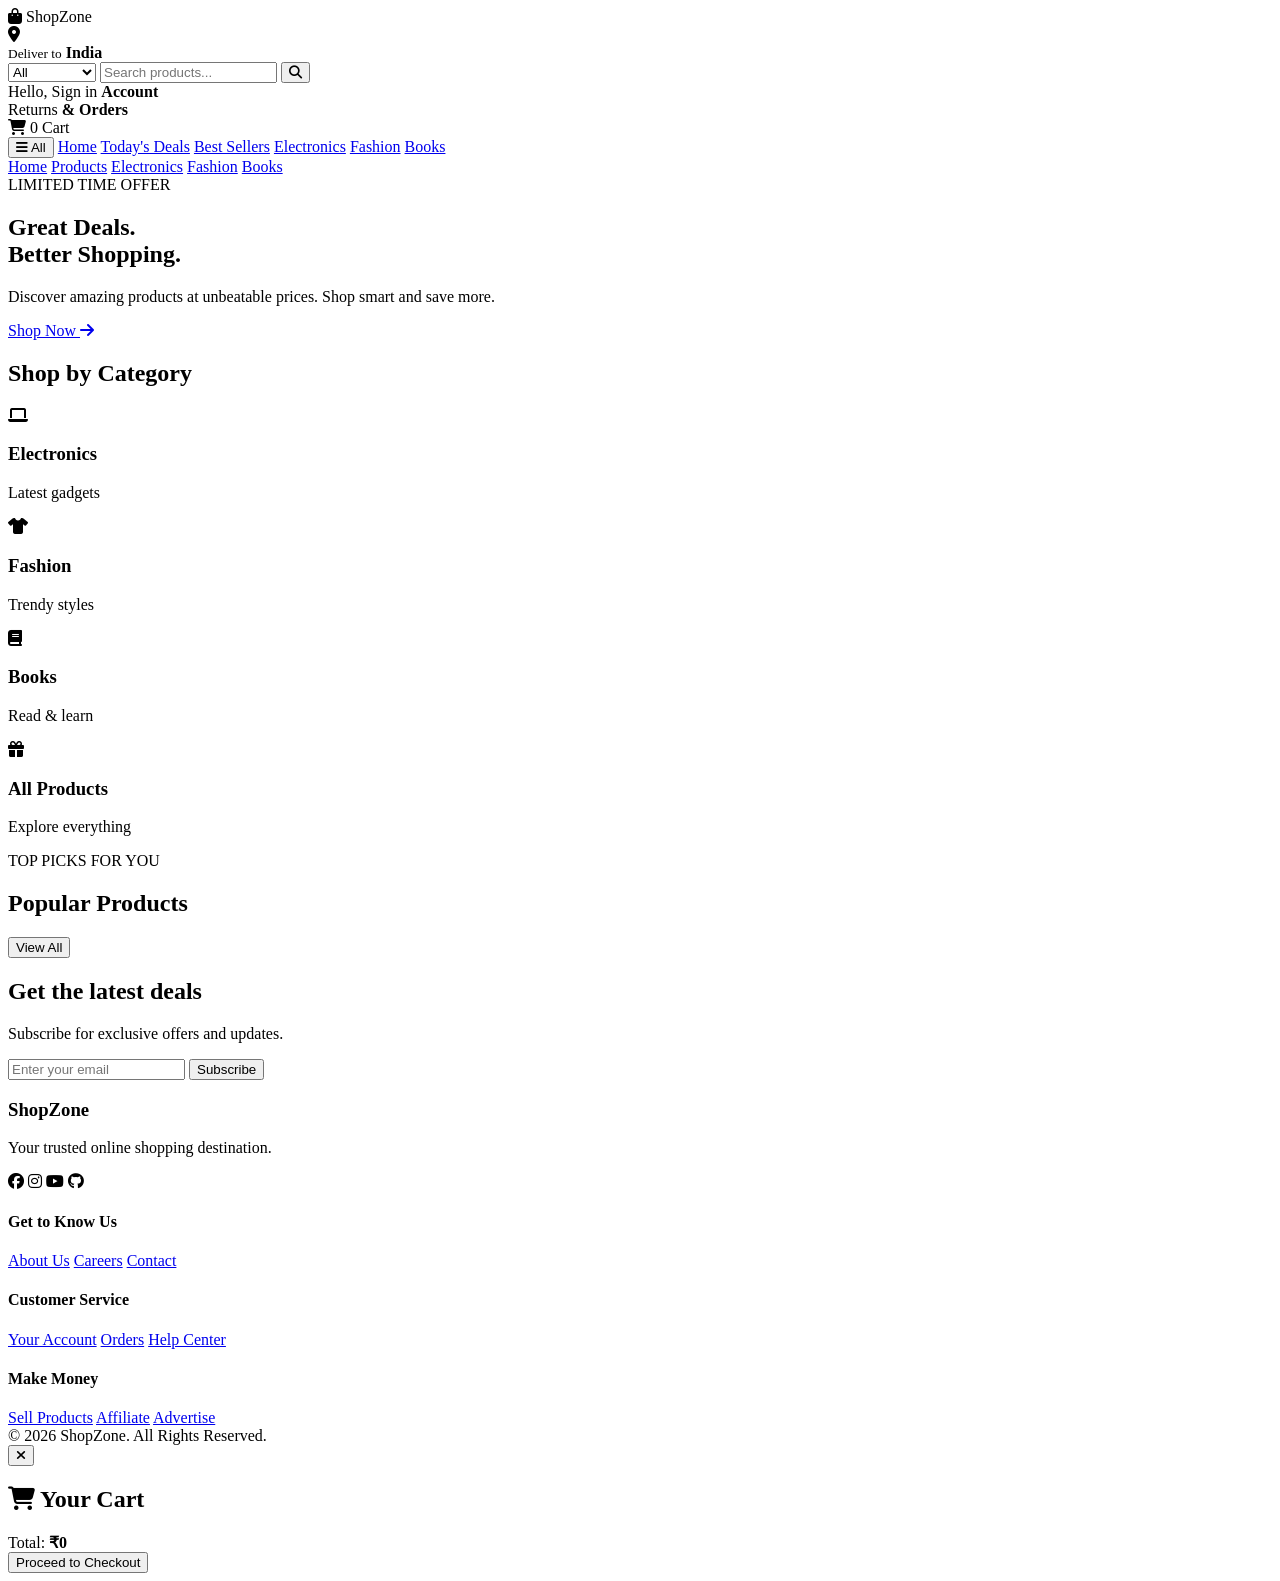
==== amazon-clone/index.html @ d4e0f919 "Add initial HTML structure for ShopZone website" ====
<!DOCTYPE html>
<html lang="en">
<head>
    <meta charset="UTF-8">
    <meta name="viewport" content="width=device-width, initial-scale=1.0">
    <title>ShopZone | Online Shopping</title>

    <link rel="stylesheet"
          href="https://cdnjs.cloudflare.com/ajax/libs/font-awesome/6.5.2/css/all.min.css">

    <link rel="stylesheet" href="style.css">
</head>

<body>

<!-- HEADER -->
<header class="header">

    <div class="logo">
        <i class="fa-solid fa-bag-shopping"></i>
        ShopZone
    </div>

    <div class="location">
        <i class="fa-solid fa-location-dot"></i>
        <div>
            <small>Deliver to</small>
            <strong>India</strong>
        </div>
    </div>

    <div class="search-box">
        <select id="category">
            <option value="all">All</option>
            <option value="electronics">Electronics</option>
            <option value="fashion">Fashion</option>
            <option value="books">Books</option>
        </select>

        <input type="text" id="searchInput" placeholder="Search products...">

        <button onclick="searchProducts()">
            <i class="fa-solid fa-magnifying-glass"></i>
        </button>
    </div>

    <div class="header-action">
        <span>Hello, Sign in</span>
        <strong>Account</strong>
    </div>

    <div class="header-action">
        <span>Returns</span>
        <strong>& Orders</strong>
    </div>

    <div class="cart" onclick="openCart()">
        <i class="fa-solid fa-cart-shopping"></i>
        <span id="cartCount">0</span>
        Cart
    </div>

</header>


<!-- NAVBAR -->
<nav class="navbar">

    <button class="menu-btn" onclick="toggleMenu()">
        <i class="fa-solid fa-bars"></i>
        All
    </button>

    <a href="#home">Home</a>
    <a href="#products">Today's Deals</a>
    <a href="#products">Best Sellers</a>
    <a href="#electronics">Electronics</a>
    <a href="#fashion">Fashion</a>
    <a href="#books">Books</a>

</nav>


<!-- MOBILE MENU -->
<div class="mobile-menu" id="mobileMenu">
    <a href="#home">Home</a>
    <a href="#products">Products</a>
    <a href="#electronics">Electronics</a>
    <a href="#fashion">Fashion</a>
    <a href="#books">Books</a>
</div>


<!-- HERO -->
<section class="hero" id="home">

    <div class="hero-content">
        <span>LIMITED TIME OFFER</span>

        <h1>Great Deals.<br>Better Shopping.</h1>

        <p>
            Discover amazing products at unbeatable prices.
            Shop smart and save more.
        </p>

        <a href="#products" class="shop-btn">
            Shop Now <i class="fa-solid fa-arrow-right"></i>
        </a>
    </div>

</section>


<!-- CATEGORIES -->
<section class="categories">

    <h2>Shop by Category</h2>

    <div class="category-grid">

        <div class="category-card" onclick="filterCategory('electronics')">
            <i class="fa-solid fa-laptop"></i>
            <h3>Electronics</h3>
            <p>Latest gadgets</p>
        </div>

        <div class="category-card" onclick="filterCategory('fashion')">
            <i class="fa-solid fa-shirt"></i>
            <h3>Fashion</h3>
            <p>Trendy styles</p>
        </div>

        <div class="category-card" onclick="filterCategory('books')">
            <i class="fa-solid fa-book"></i>
            <h3>Books</h3>
            <p>Read & learn</p>
        </div>

        <div class="category-card" onclick="filterCategory('all')">
            <i class="fa-solid fa-gift"></i>
            <h3>All Products</h3>
            <p>Explore everything</p>
        </div>

    </div>

</section>


<!-- PRODUCTS -->
<section class="products-section" id="products">

    <div class="section-title">
        <div>
            <span>TOP PICKS FOR YOU</span>
            <h2>Popular Products</h2>
        </div>

        <button onclick="filterCategory('all')" class="view-all">
            View All
        </button>
    </div>

    <div class="product-grid" id="productGrid"></div>

</section>


<!-- NEWSLETTER -->
<section class="newsletter">

    <div>
        <h2>Get the latest deals</h2>
        <p>Subscribe for exclusive offers and updates.</p>
    </div>

    <div class="newsletter-form">
        <input type="email" placeholder="Enter your email">
        <button onclick="subscribe()">Subscribe</button>
    </div>

</section>


<!-- FOOTER -->
<footer>

    <div class="footer-main">

        <div>
            <h3>ShopZone</h3>
            <p>Your trusted online shopping destination.</p>

            <div class="social">
                <i class="fa-brands fa-facebook"></i>
                <i class="fa-brands fa-instagram"></i>
                <i class="fa-brands fa-youtube"></i>
                <i class="fa-brands fa-github"></i>
            </div>
        </div>

        <div>
            <h4>Get to Know Us</h4>
            <a href="#">About Us</a>
            <a href="#">Careers</a>
            <a href="#">Contact</a>
        </div>

        <div>
            <h4>Customer Service</h4>
            <a href="#">Your Account</a>
            <a href="#">Orders</a>
            <a href="#">Help Center</a>
        </div>

        <div>
            <h4>Make Money</h4>
            <a href="#">Sell Products</a>
            <a href="#">Affiliate</a>
            <a href="#">Advertise</a>
        </div>

    </div>

    <div class="footer-bottom">
        © 2026 ShopZone. All Rights Reserved.
    </div>

</footer>


<!-- CART -->
<div class="cart-overlay" id="cartOverlay">

    <div class="cart-panel">

        <button class="close-cart" onclick="closeCart()">
            <i class="fa-solid fa-xmark"></i>
        </button>

        <h2>
            <i class="fa-solid fa-cart-shopping"></i>
            Your Cart
        </h2>

        <div id="cartItems"></div>

        <div class="cart-total">
            <span>Total:</span>
            <strong id="cartTotal">₹0</strong>
        </div>

        <button class="checkout-btn" onclick="checkout()">
            Proceed to Checkout
        </button>

    </div>

</div>


<script src="script.js"></script>

</body>
</html>
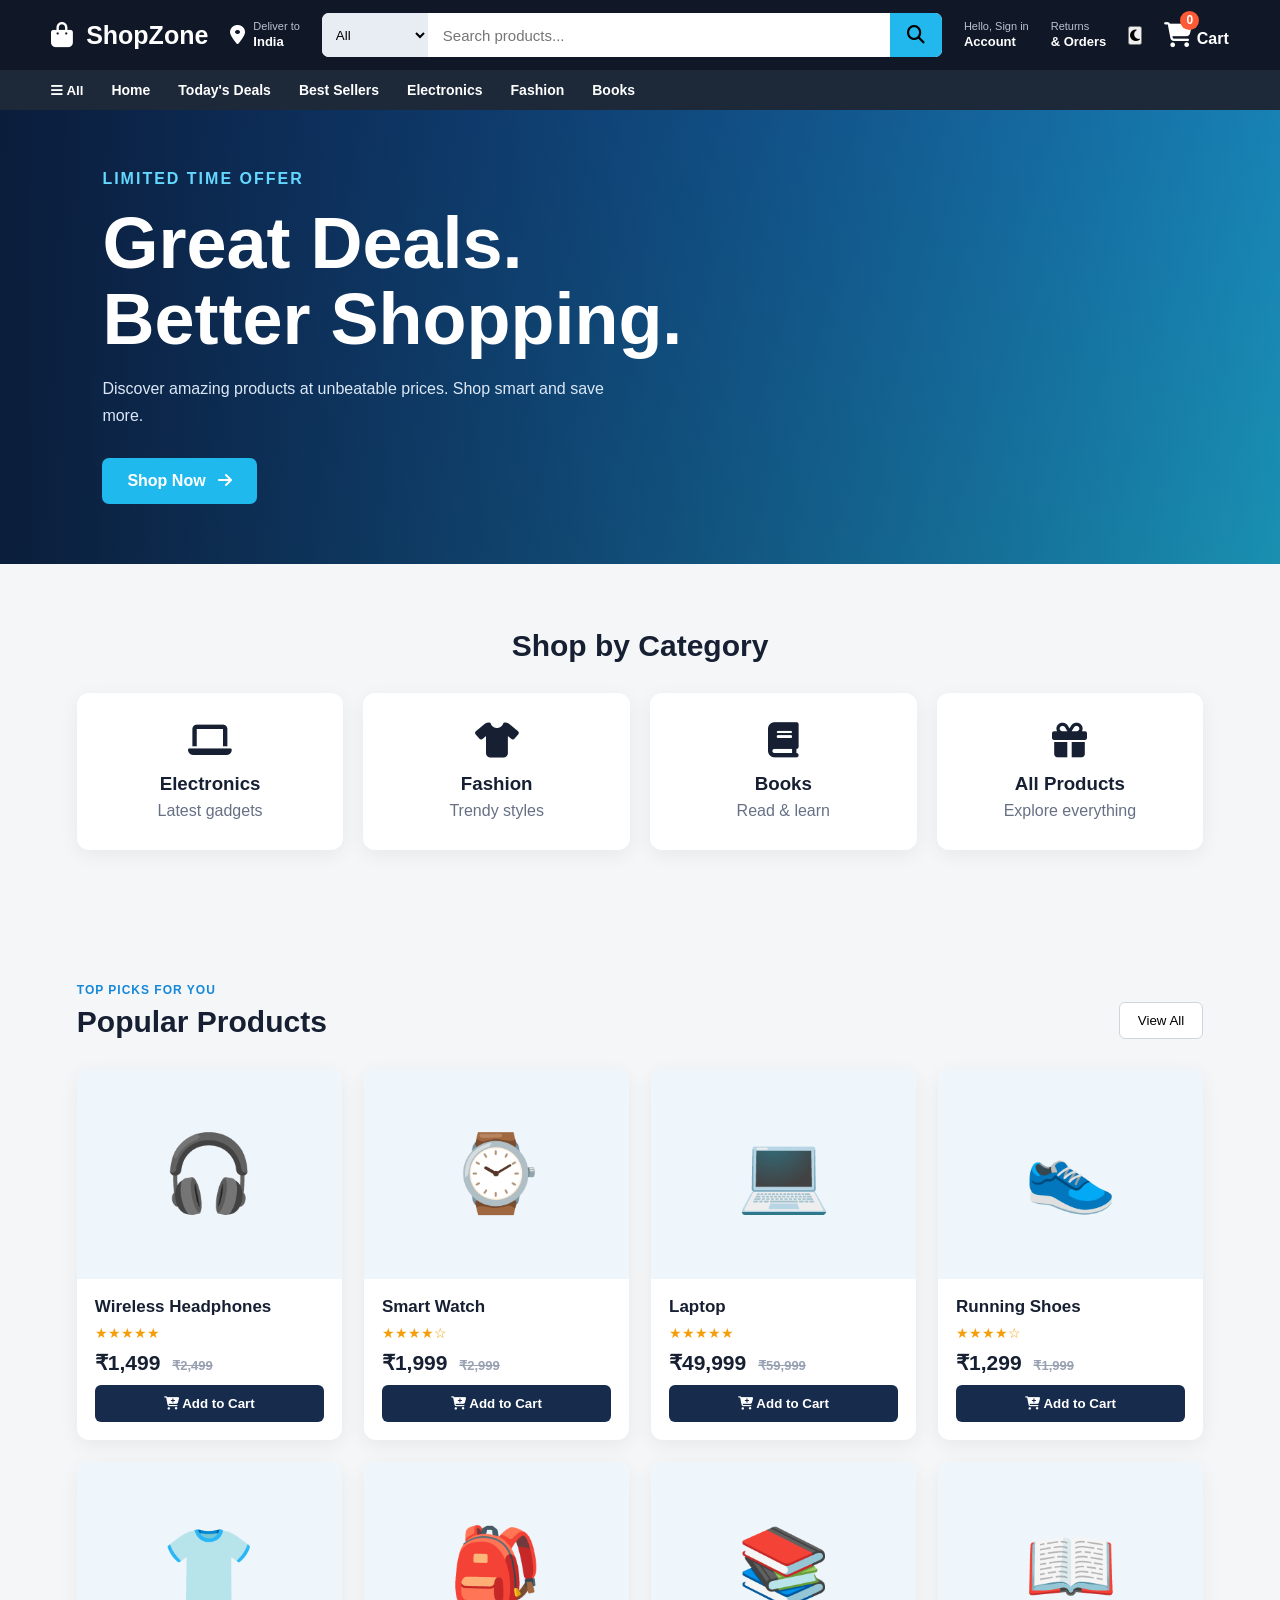
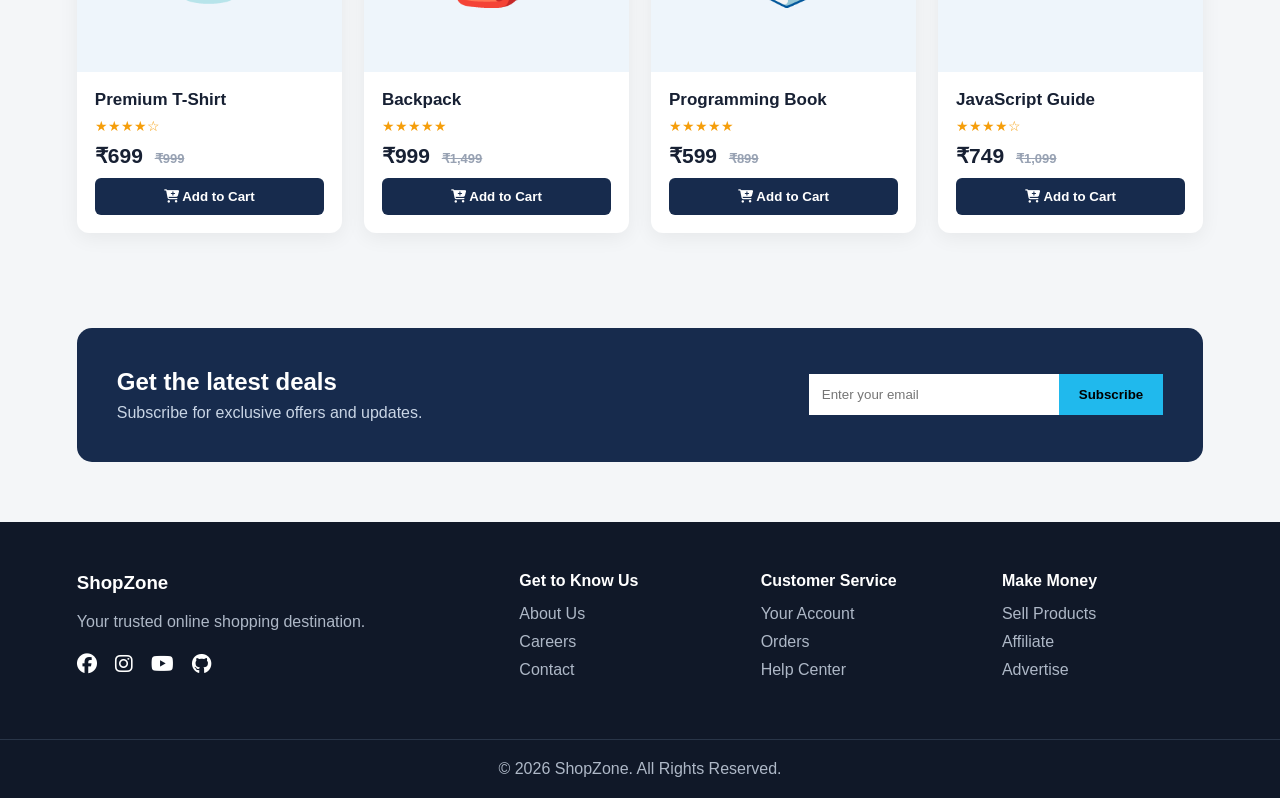
==== commit 7263ebbb: "Add dark mode toggle button to index.html" ====
--- a/amazon-clone/index.html
+++ b/amazon-clone/index.html
@@ -54,6 +54,10 @@
         <strong>& Orders</strong>
     </div>
 
+<button class="theme-btn" onclick="toggleDarkMode()" title="Toggle Dark Mode">
+    <i class="fa-solid fa-moon" id="themeIcon"></i>
+</button>
+    
     <div class="cart" onclick="openCart()">
         <i class="fa-solid fa-cart-shopping"></i>
         <span id="cartCount">0</span>
--- a/amazon-clone/style.css
+++ b/amazon-clone/style.css
@@ -0,0 +1,551 @@
+* {
+    margin: 0;
+    padding: 0;
+    box-sizing: border-box;
+}
+
+html {
+    scroll-behavior: smooth;
+}
+
+body {
+    font-family: Arial, sans-serif;
+    background: #f4f6f8;
+    color: #172033;
+}
+
+a {
+    text-decoration: none;
+    color: inherit;
+}
+
+/* HEADER */
+
+.header {
+    min-height: 70px;
+    background: #101828;
+    color: white;
+    display: flex;
+    align-items: center;
+    gap: 22px;
+    padding: 12px 4%;
+}
+
+.logo {
+    font-size: 25px;
+    font-weight: 800;
+    white-space: nowrap;
+}
+
+.logo i {
+    margin-right: 6px;
+}
+
+.location {
+    display: flex;
+    gap: 8px;
+    align-items: center;
+    white-space: nowrap;
+}
+
+.location i {
+    font-size: 20px;
+}
+
+.location small,
+.header-action span {
+    display: block;
+    color: #b9c2d0;
+    font-size: 11px;
+}
+
+.location strong,
+.header-action strong {
+    font-size: 13px;
+}
+
+.search-box {
+    flex: 1;
+    max-width: 650px;
+    height: 44px;
+    display: flex;
+    background: white;
+    border-radius: 7px;
+    overflow: hidden;
+}
+
+.search-box select {
+    border: 0;
+    padding: 0 10px;
+    background: #e8edf3;
+}
+
+.search-box input {
+    flex: 1;
+    border: 0;
+    outline: none;
+    padding: 0 15px;
+    font-size: 15px;
+}
+
+.search-box button {
+    width: 52px;
+    border: 0;
+    background: #22b8ee;
+    cursor: pointer;
+    font-size: 18px;
+}
+
+.header-action {
+    white-space: nowrap;
+}
+
+.cart {
+    position: relative;
+    cursor: pointer;
+    font-weight: bold;
+    white-space: nowrap;
+}
+
+.cart i {
+    font-size: 25px;
+}
+
+#cartCount {
+    position: absolute;
+    top: -12px;
+    left: 16px;
+    background: #ff5a36;
+    border-radius: 50%;
+    min-width: 19px;
+    height: 19px;
+    text-align: center;
+    font-size: 12px;
+    padding-top: 2px;
+}
+
+/* NAVBAR */
+
+.navbar {
+    background: #1d2939;
+    color: white;
+    display: flex;
+    align-items: center;
+    gap: 28px;
+    padding: 12px 4%;
+}
+
+.navbar a {
+    font-size: 14px;
+    font-weight: bold;
+}
+
+.menu-btn {
+    background: none;
+    color: white;
+    border: 0;
+    font-weight: bold;
+    cursor: pointer;
+}
+
+.mobile-menu {
+    display: none;
+}
+
+/* HERO */
+
+.hero {
+    min-height: 440px;
+    display: flex;
+    align-items: center;
+    padding: 60px 8%;
+    background:
+        linear-gradient(90deg, rgba(10,24,48,.95), rgba(10,24,48,.3)),
+        linear-gradient(135deg, #1677ff, #20c4e8);
+    color: white;
+}
+
+.hero-content {
+    max-width: 600px;
+}
+
+.hero-content span {
+    color: #65d8ff;
+    font-weight: bold;
+    letter-spacing: 2px;
+}
+
+.hero h1 {
+    font-size: clamp(42px, 6vw, 72px);
+    line-height: 1.05;
+    margin: 18px 0;
+}
+
+.hero p {
+    max-width: 520px;
+    line-height: 1.7;
+    color: #dce8f7;
+}
+
+.shop-btn {
+    display: inline-block;
+    margin-top: 28px;
+    padding: 14px 25px;
+    background: #20b9ed;
+    border-radius: 7px;
+    font-weight: bold;
+}
+
+.shop-btn i {
+    margin-left: 8px;
+}
+
+/* CATEGORIES */
+
+.categories,
+.products-section {
+    padding: 65px 6%;
+}
+
+.categories h2 {
+    text-align: center;
+    margin-bottom: 30px;
+    font-size: 30px;
+}
+
+.category-grid {
+    display: grid;
+    grid-template-columns: repeat(4, 1fr);
+    gap: 20px;
+}
+
+.category-card {
+    background: white;
+    padding: 30px;
+    text-align: center;
+    border-radius: 12px;
+    cursor: pointer;
+    transition: .3s;
+    box-shadow: 0 5px 20px rgba(0,0,0,.06);
+}
+
+.category-card:hover {
+    transform: translateY(-7px);
+}
+
+.category-card i {
+    font-size: 35px;
+    margin-bottom: 15px;
+}
+
+.category-card p {
+    color: #667085;
+    margin-top: 7px;
+}
+
+/* PRODUCTS */
+
+.section-title {
+    display: flex;
+    justify-content: space-between;
+    align-items: end;
+    margin-bottom: 30px;
+}
+
+.section-title span {
+    color: #1688d8;
+    font-size: 12px;
+    font-weight: bold;
+    letter-spacing: 1px;
+}
+
+.section-title h2 {
+    font-size: 30px;
+    margin-top: 7px;
+}
+
+.view-all {
+    padding: 10px 18px;
+    background: white;
+    border: 1px solid #d0d5dd;
+    border-radius: 6px;
+    cursor: pointer;
+}
+
+.product-grid {
+    display: grid;
+    grid-template-columns: repeat(4, 1fr);
+    gap: 22px;
+}
+
+.product-card {
+    background: white;
+    border-radius: 12px;
+    overflow: hidden;
+    box-shadow: 0 5px 20px rgba(0,0,0,.06);
+    transition: .3s;
+}
+
+.product-card:hover {
+    transform: translateY(-6px);
+}
+
+.product-image {
+    height: 210px;
+    display: flex;
+    justify-content: center;
+    align-items: center;
+    background: #eef5fb;
+    font-size: 75px;
+}
+
+.product-info {
+    padding: 18px;
+}
+
+.product-info h3 {
+    font-size: 17px;
+    margin-bottom: 8px;
+}
+
+.rating {
+    color: #f59e0b;
+    font-size: 14px;
+}
+
+.price {
+    margin: 10px 0;
+    font-size: 21px;
+    font-weight: bold;
+}
+
+.old-price {
+    color: #98a2b3;
+    text-decoration: line-through;
+    font-size: 13px;
+    margin-left: 6px;
+}
+
+.add-cart {
+    width: 100%;
+    border: 0;
+    padding: 11px;
+    background: #172b4d;
+    color: white;
+    border-radius: 6px;
+    cursor: pointer;
+    font-weight: bold;
+}
+
+.add-cart:hover {
+    background: #087bb5;
+}
+
+/* NEWSLETTER */
+
+.newsletter {
+    margin: 30px 6% 60px;
+    padding: 40px;
+    border-radius: 15px;
+    background: #172b4d;
+    color: white;
+    display: flex;
+    justify-content: space-between;
+    align-items: center;
+    gap: 20px;
+}
+
+.newsletter p {
+    color: #c9d5e5;
+    margin-top: 8px;
+}
+
+.newsletter-form {
+    display: flex;
+}
+
+.newsletter-form input {
+    padding: 13px;
+    width: 250px;
+    border: 0;
+    outline: 0;
+}
+
+.newsletter-form button {
+    padding: 13px 20px;
+    border: 0;
+    background: #20b9ed;
+    font-weight: bold;
+    cursor: pointer;
+}
+
+/* FOOTER */
+
+footer {
+    background: #101828;
+    color: white;
+}
+
+.footer-main {
+    padding: 50px 6%;
+    display: grid;
+    grid-template-columns: 2fr 1fr 1fr 1fr;
+    gap: 40px;
+}
+
+.footer-main h3,
+.footer-main h4 {
+    margin-bottom: 15px;
+}
+
+.footer-main p {
+    color: #aeb8c7;
+    line-height: 1.6;
+}
+
+.footer-main a {
+    display: block;
+    color: #aeb8c7;
+    margin: 10px 0;
+}
+
+.social {
+    margin-top: 20px;
+    display: flex;
+    gap: 18px;
+    font-size: 20px;
+}
+
+.footer-bottom {
+    border-top: 1px solid #293548;
+    padding: 20px;
+    text-align: center;
+    color: #aeb8c7;
+}
+
+/* CART */
+
+.cart-overlay {
+    position: fixed;
+    inset: 0;
+    background: rgba(0,0,0,.55);
+    display: none;
+    justify-content: flex-end;
+    z-index: 1000;
+}
+
+.cart-panel {
+    width: min(420px, 90%);
+    background: white;
+    height: 100%;
+    padding: 30px;
+    overflow-y: auto;
+}
+
+.close-cart {
+    float: right;
+    border: 0;
+    background: none;
+    font-size: 22px;
+    cursor: pointer;
+}
+
+.cart-panel h2 {
+    margin-bottom: 25px;
+}
+
+.cart-item {
+    display: flex;
+    justify-content: space-between;
+    gap: 10px;
+    padding: 15px 0;
+    border-bottom: 1px solid #ddd;
+}
+
+.cart-total {
+    display: flex;
+    justify-content: space-between;
+    margin: 25px 0;
+    font-size: 20px;
+}
+
+.checkout-btn {
+    width: 100%;
+    padding: 14px;
+    border: 0;
+    background: #20b9ed;
+    font-weight: bold;
+    border-radius: 6px;
+    cursor: pointer;
+}
+
+/* RESPONSIVE */
+
+@media (max-width: 1000px) {
+
+    .header-action,
+    .location {
+        display: none;
+    }
+
+    .category-grid,
+    .product-grid {
+        grid-template-columns: repeat(2, 1fr);
+    }
+
+    .footer-main {
+        grid-template-columns: repeat(2, 1fr);
+    }
+}
+
+@media (max-width: 650px) {
+
+    .header {
+        flex-wrap: wrap;
+    }
+
+    .logo {
+        width: 100%;
+    }
+
+    .search-box {
+        order: 3;
+        max-width: 100%;
+        width: 100%;
+    }
+
+    .navbar {
+        overflow-x: auto;
+        gap: 20px;
+    }
+
+    .hero {
+        min-height: 400px;
+        padding: 45px 7%;
+    }
+
+    .hero h1 {
+        font-size: 43px;
+    }
+
+    .category-grid,
+    .product-grid,
+    .footer-main {
+        grid-template-columns: 1fr;
+    }
+
+    .section-title,
+    .newsletter {
+        flex-direction: column;
+        align-items: flex-start;
+    }
+
+    .newsletter-form {
+        width: 100%;
+    }
+
+    .newsletter-form input {
+        flex: 1;
+        width: auto;
+    }
+}
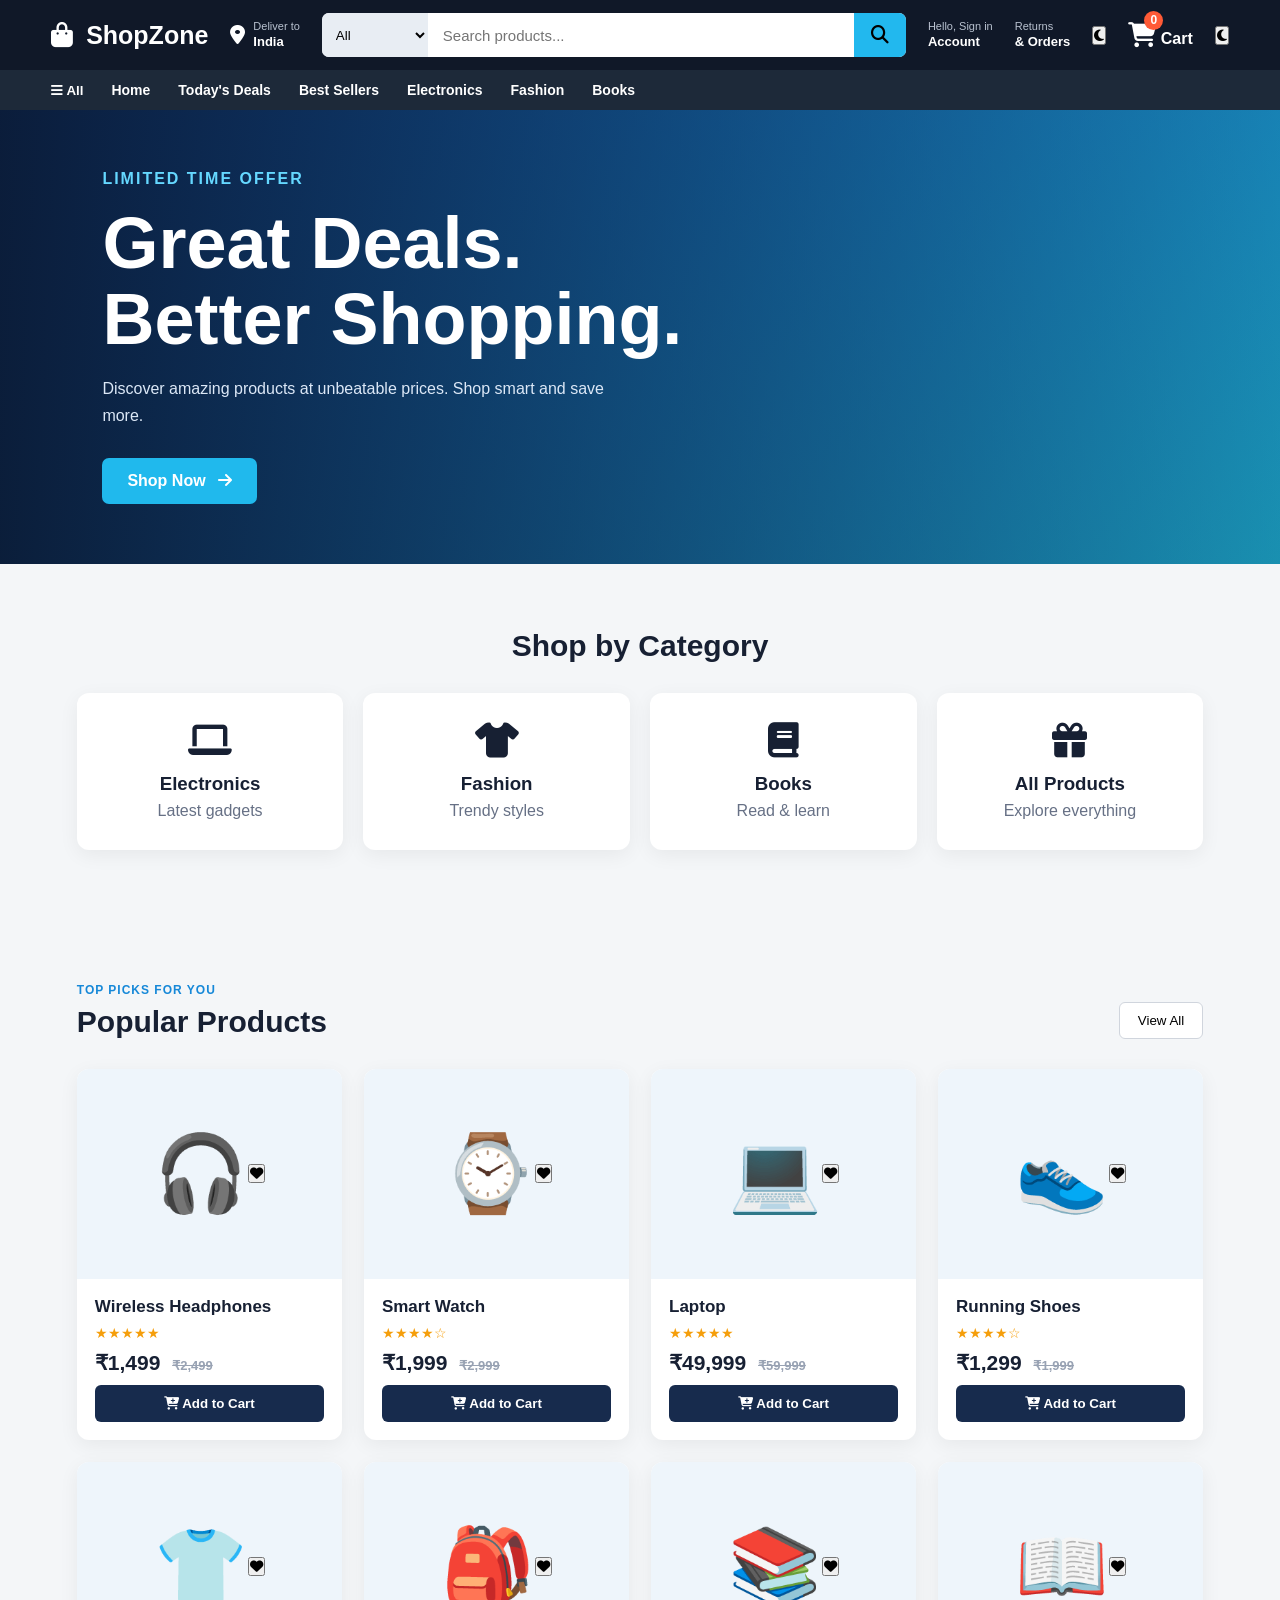
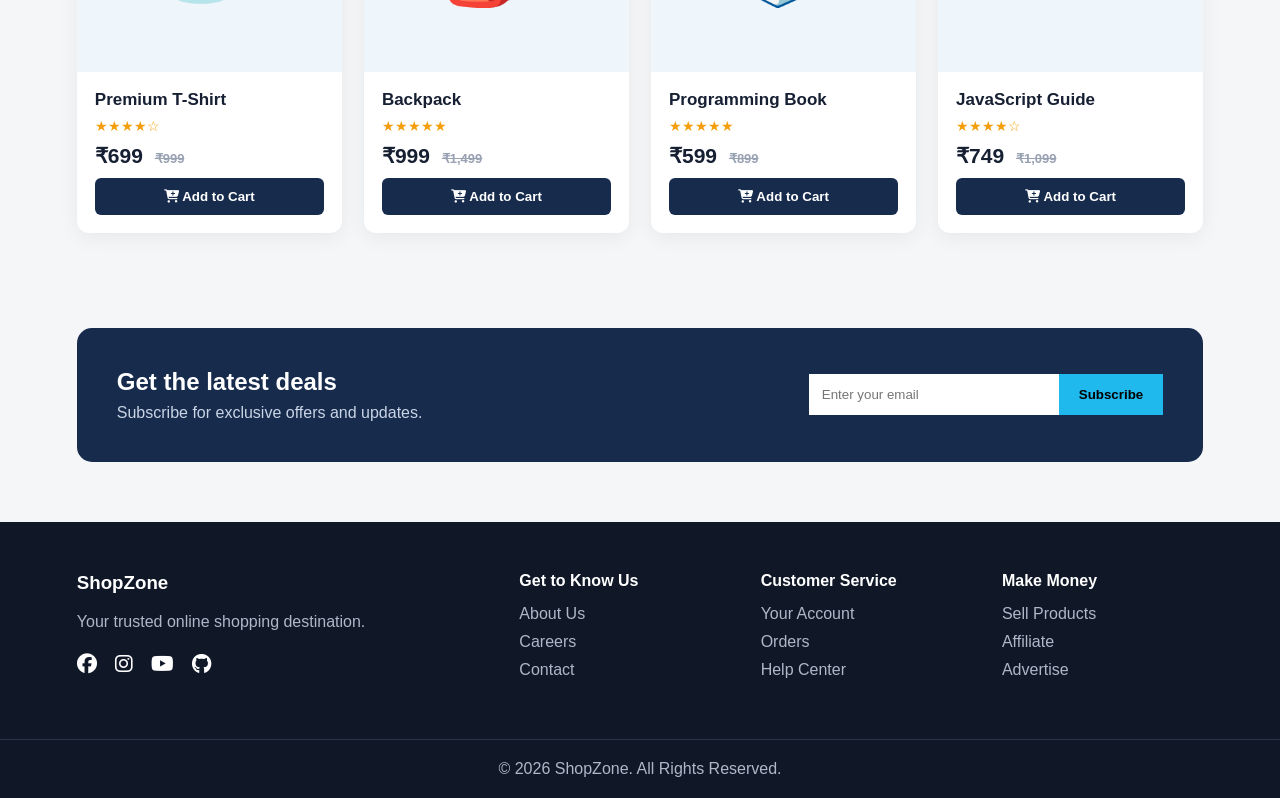
==== commit a07bde64: "Update index.html" ====
--- a/amazon-clone/index.html
+++ b/amazon-clone/index.html
@@ -64,6 +64,12 @@
         Cart
     </div>
 
+<button class="theme-btn"
+        onclick="toggleDarkMode()"
+        title="Toggle Dark Mode">
+    <i class="fa-solid fa-moon" id="themeIcon"></i>
+</button>
+    
 </header>
 
 
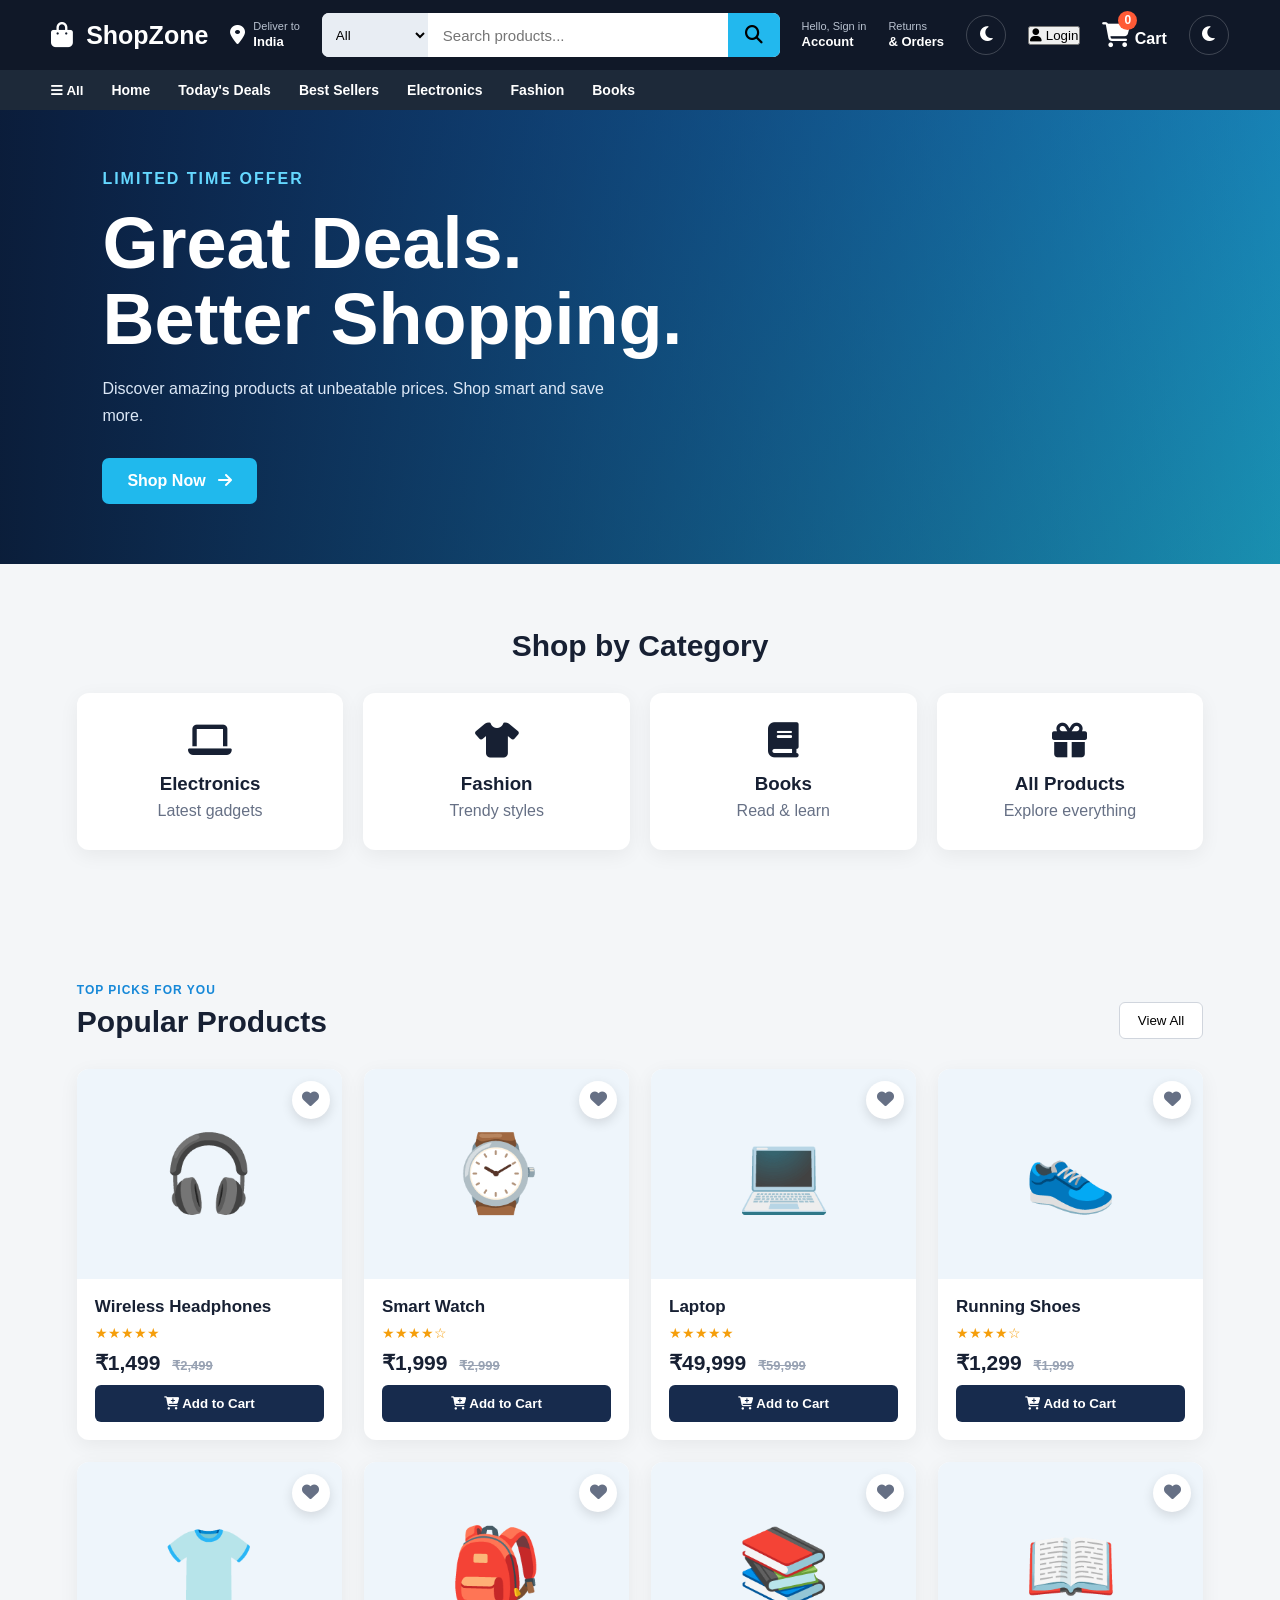
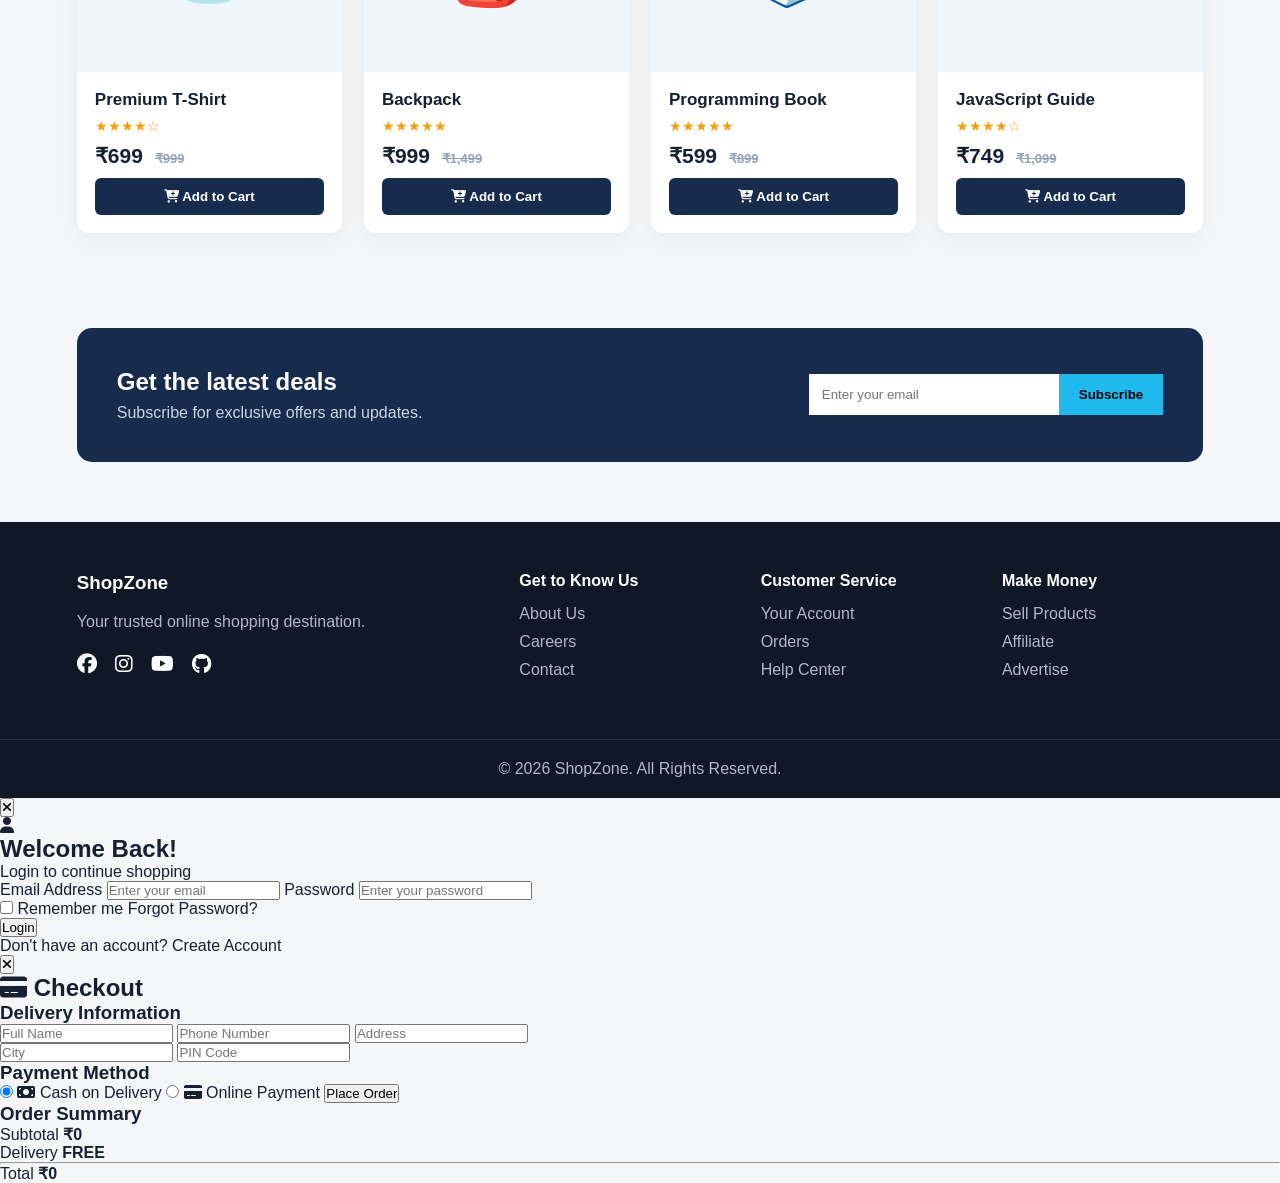
==== commit 08f0078f: "Update index.html" ====
--- a/amazon-clone/index.html
+++ b/amazon-clone/index.html
@@ -56,6 +56,11 @@
 
 <button class="theme-btn" onclick="toggleDarkMode()" title="Toggle Dark Mode">
     <i class="fa-solid fa-moon" id="themeIcon"></i>
+</button>
+
+<button class="login-btn" onclick="openLogin()">
+    <i class="fa-solid fa-user"></i>
+    Login
 </button>
     
     <div class="cart" onclick="openCart()">
@@ -269,6 +274,188 @@
 
 </div>
 
+    <!-- LOGIN MODAL -->
+<div class="modal-overlay" id="loginModal">
+
+    <div class="modal-box">
+
+        <button class="modal-close" onclick="closeLogin()">
+            <i class="fa-solid fa-xmark"></i>
+        </button>
+
+        <div class="modal-icon">
+            <i class="fa-solid fa-user"></i>
+        </div>
+
+        <h2>Welcome Back!</h2>
+        <p class="modal-subtitle">
+            Login to continue shopping
+        </p>
+
+        <form onsubmit="loginUser(event)">
+
+            <label>Email Address</label>
+
+            <input
+                type="email"
+                id="loginEmail"
+                placeholder="Enter your email"
+                required
+            >
+
+            <label>Password</label>
+
+            <input
+                type="password"
+                id="loginPassword"
+                placeholder="Enter your password"
+                required
+            >
+
+            <div class="login-options">
+                <label>
+                    <input type="checkbox">
+                    Remember me
+                </label>
+
+                <a href="#">Forgot Password?</a>
+            </div>
+
+            <button type="submit" class="primary-action">
+                Login
+            </button>
+
+        </form>
+
+        <p class="signup-text">
+            Don't have an account?
+            <a href="#">Create Account</a>
+        </p>
+
+    </div>
+
+</div>
+
+
+<!-- CHECKOUT MODAL -->
+<div class="modal-overlay" id="checkoutModal">
+
+    <div class="checkout-box">
+
+        <button class="modal-close" onclick="closeCheckout()">
+            <i class="fa-solid fa-xmark"></i>
+        </button>
+
+        <h2>
+            <i class="fa-solid fa-credit-card"></i>
+            Checkout
+        </h2>
+
+        <div class="checkout-content">
+
+            <div class="checkout-form">
+
+                <h3>Delivery Information</h3>
+
+                <input
+                    type="text"
+                    id="checkoutName"
+                    placeholder="Full Name"
+                    required
+                >
+
+                <input
+                    type="tel"
+                    id="checkoutPhone"
+                    placeholder="Phone Number"
+                    required
+                >
+
+                <input
+                    type="text"
+                    id="checkoutAddress"
+                    placeholder="Address"
+                    required
+                >
+
+                <div class="two-inputs">
+
+                    <input
+                        type="text"
+                        placeholder="City"
+                        required
+                    >
+
+                    <input
+                        type="text"
+                        placeholder="PIN Code"
+                        required
+                    >
+
+                </div>
+
+                <h3>Payment Method</h3>
+
+                <label class="payment-option">
+                    <input
+                        type="radio"
+                        name="payment"
+                        value="cod"
+                        checked
+                    >
+                    <i class="fa-solid fa-money-bill"></i>
+                    Cash on Delivery
+                </label>
+
+                <label class="payment-option">
+                    <input
+                        type="radio"
+                        name="payment"
+                        value="online"
+                    >
+                    <i class="fa-solid fa-credit-card"></i>
+                    Online Payment
+                </label>
+
+                <button
+                    class="primary-action"
+                    onclick="placeOrder()">
+                    Place Order
+                </button>
+
+            </div>
+
+
+            <div class="order-summary">
+
+                <h3>Order Summary</h3>
+
+                <div id="checkoutItems"></div>
+
+                <div class="summary-row">
+                    <span>Subtotal</span>
+                    <strong id="checkoutSubtotal">₹0</strong>
+                </div>
+
+                <div class="summary-row">
+                    <span>Delivery</span>
+                    <strong>FREE</strong>
+                </div>
+
+                <hr>
+
+                <div class="summary-total">
+                    <span>Total</span>
+                    <strong id="checkoutTotal">₹0</strong>
+                </div>
+
+            </div>
+
+        </div>
+
+    </div>
+
+</div>
 
 <script src="script.js"></script>
 
--- a/amazon-clone/style.css
+++ b/amazon-clone/style.css
@@ -548,4 +548,67 @@
         flex: 1;
         width: auto;
     }
-}+}
+
+/* DARK MODE */
+
+body.dark-mode {
+    background: #0f172a;
+    color: #e5e7eb;
+}
+
+body.dark-mode .category-card,
+body.dark-mode .product-card,
+body.dark-mode .view-all {
+    background: #1e293b;
+    color: #e5e7eb;
+}
+
+body.dark-mode .product-image {
+    background: #263449;
+}
+
+body.dark-mode .cart-panel {
+    background: #1e293b;
+    color: #e5e7eb;
+}
+
+/* THEME BUTTON */
+
+.theme-btn {
+    width: 40px;
+    height: 40px;
+    border: 1px solid rgba(255,255,255,.2);
+    border-radius: 50%;
+    background: transparent;
+    color: white;
+    cursor: pointer;
+    font-size: 17px;
+}
+
+/* WISHLIST */
+
+.product-image {
+    position: relative;
+}
+
+.wishlist-btn {
+    position: absolute;
+    top: 12px;
+    right: 12px;
+    width: 38px;
+    height: 38px;
+    border: 0;
+    border-radius: 50%;
+    background: white;
+    color: #667085;
+    cursor: pointer;
+    font-size: 17px;
+    box-shadow: 0 4px 12px rgba(0,0,0,.12);
+}
+
+.wishlist-btn:hover {
+    color: #ef4444;
+    transform: scale(1.1);
+}
+
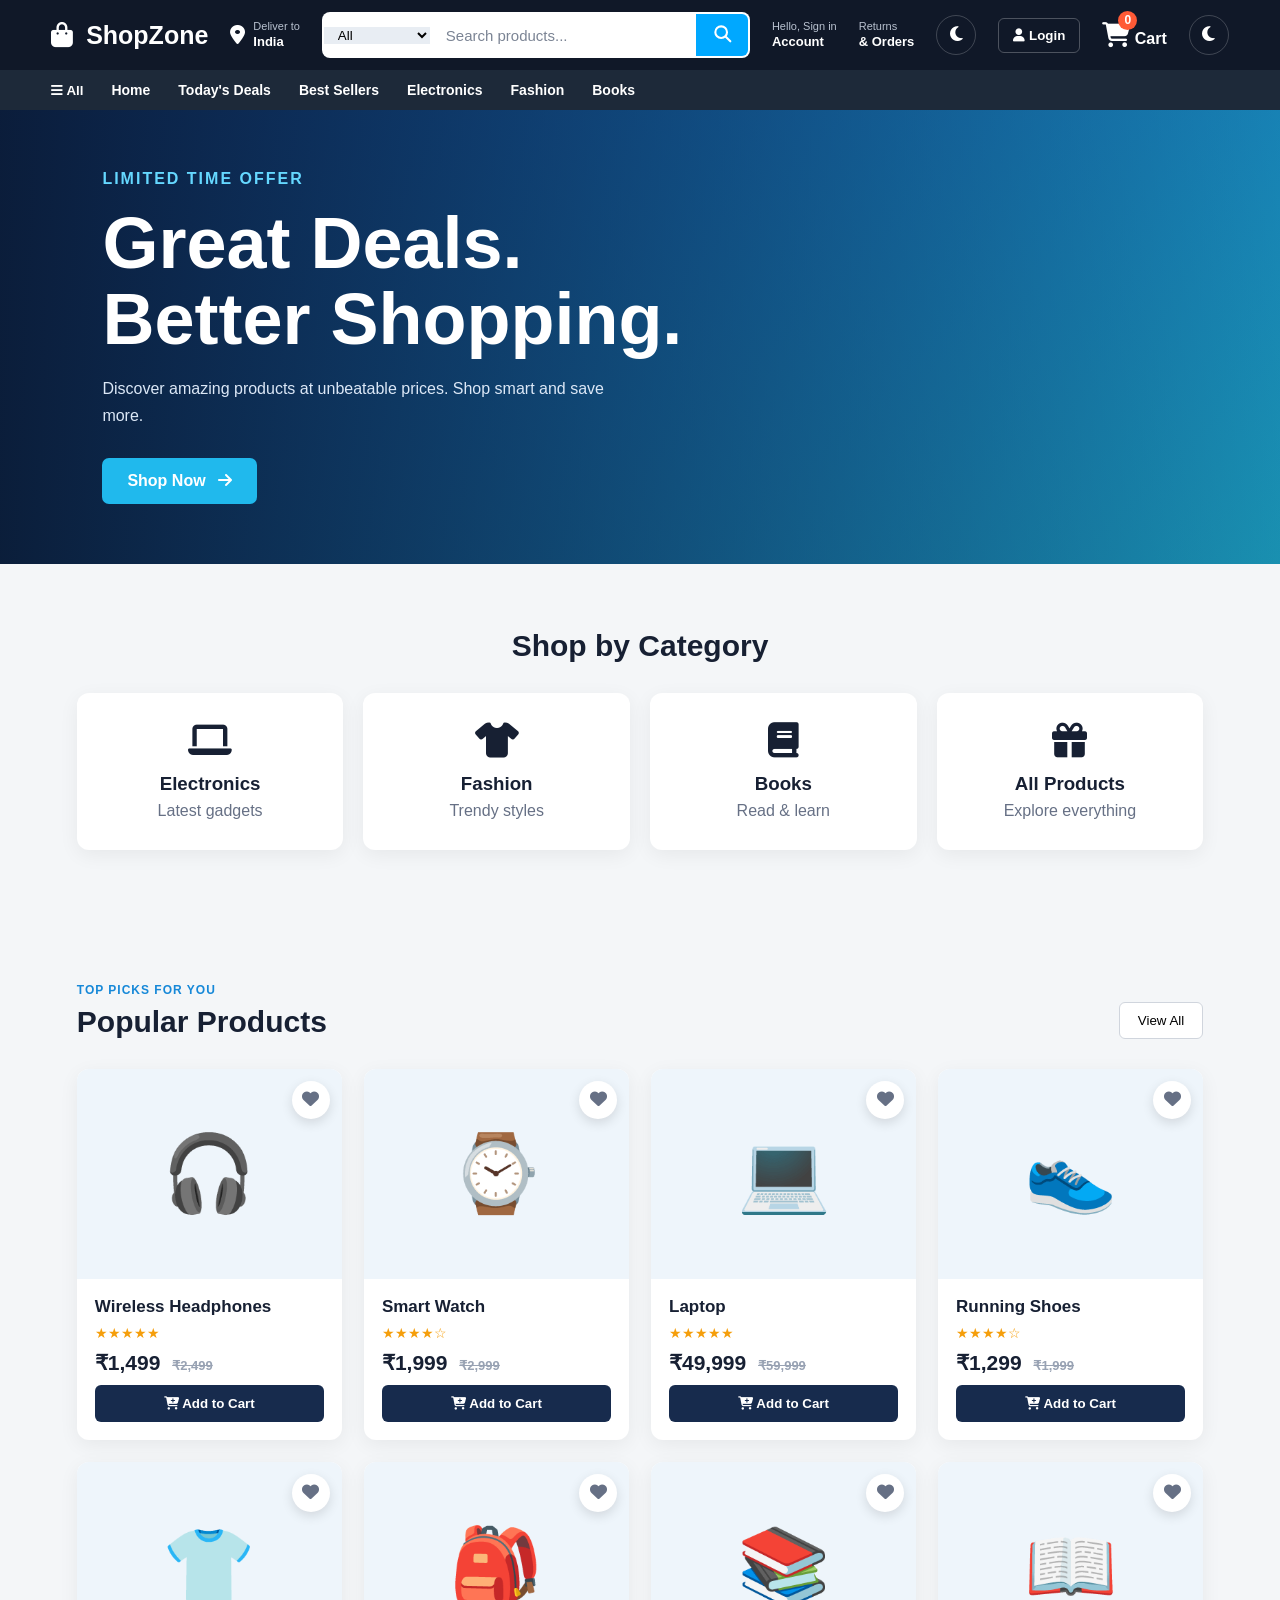
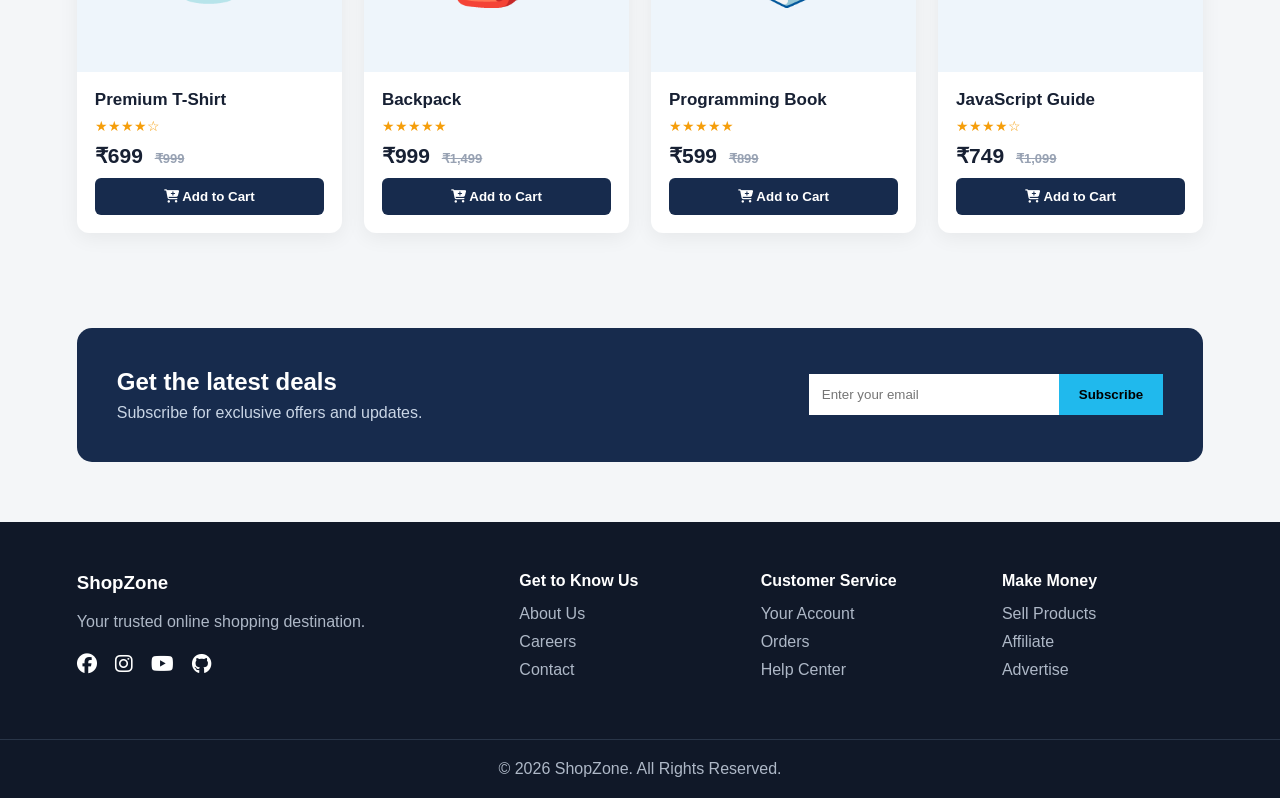
==== commit a58e024f: "Update index.html" ====
--- a/amazon-clone/index.html
+++ b/amazon-clone/index.html
@@ -39,9 +39,15 @@
 
         <input type="text" id="searchInput" placeholder="Search products...">
 
-        <button onclick="searchProducts()">
-            <i class="fa-solid fa-magnifying-glass"></i>
-        </button>
+<button onclick="searchProducts()" aria-label="Search">
+    <svg width="20" height="20" viewBox="0 0 24 24" fill="none"
+         stroke="currentColor" stroke-width="2.5"
+         stroke-linecap="round" stroke-linejoin="round">
+        <circle cx="11" cy="11" r="7"></circle>
+        <line x1="16.5" y1="16.5" x2="22" y2="22"></line>
+    </svg>
+</button>
+        
     </div>
 
     <div class="header-action">
--- a/amazon-clone/style.css
+++ b/amazon-clone/style.css
@@ -612,3 +612,463 @@
     transform: scale(1.1);
 }
 
+/* =========================
+   LOGIN & CHECKOUT
+========================= */
+
+.login-btn {
+    border: 1px solid rgba(255,255,255,.25);
+    background: transparent;
+    color: white;
+    padding: 9px 14px;
+    border-radius: 6px;
+    cursor: pointer;
+    font-weight: bold;
+    white-space: nowrap;
+}
+
+.login-btn:hover {
+    background: rgba(255,255,255,.1);
+}
+
+
+/* MODAL */
+
+.modal-overlay {
+    position: fixed;
+    inset: 0;
+    background: rgba(0,0,0,.65);
+    display: none;
+    align-items: center;
+    justify-content: center;
+    padding: 20px;
+    z-index: 5000;
+}
+
+
+/* LOGIN BOX */
+
+.modal-box {
+    position: relative;
+    width: min(420px, 100%);
+    background: white;
+    padding: 35px;
+    border-radius: 15px;
+    box-shadow: 0 20px 60px rgba(0,0,0,.25);
+}
+
+.modal-icon {
+    width: 55px;
+    height: 55px;
+    margin: 0 auto 15px;
+    display: flex;
+    align-items: center;
+    justify-content: center;
+    border-radius: 50%;
+    background: #e8f7fd;
+    color: #087bb5;
+    font-size: 23px;
+}
+
+.modal-box h2 {
+    text-align: center;
+}
+
+.modal-subtitle {
+    text-align: center;
+    color: #667085;
+    margin: 7px 0 25px;
+}
+
+.modal-box form label {
+    display: block;
+    font-size: 13px;
+    font-weight: bold;
+    margin: 14px 0 6px;
+}
+
+.modal-box input[type="email"],
+.modal-box input[type="password"] {
+    width: 100%;
+    padding: 12px;
+    border: 1px solid #d0d5dd;
+    border-radius: 7px;
+    outline: none;
+}
+
+.login-options {
+    display: flex;
+    justify-content: space-between;
+    align-items: center;
+    margin: 15px 0;
+    font-size: 12px;
+}
+
+.login-options a {
+    color: #087bb5;
+}
+
+.primary-action {
+    width: 100%;
+    padding: 13px;
+    border: 0;
+    border-radius: 7px;
+    background: #087bb5;
+    color: white;
+    font-weight: bold;
+    cursor: pointer;
+}
+
+.primary-action:hover {
+    background: #065f8b;
+}
+
+.signup-text {
+    text-align: center;
+    margin-top: 20px;
+    font-size: 13px;
+    color: #667085;
+}
+
+.signup-text a {
+    color: #087bb5;
+    font-weight: bold;
+}
+
+.modal-close {
+    position: absolute;
+    right: 18px;
+    top: 15px;
+    border: 0;
+    background: none;
+    font-size: 21px;
+    cursor: pointer;
+}
+
+
+/* CHECKOUT */
+
+.checkout-box {
+    position: relative;
+    width: min(900px, 100%);
+    max-height: 90vh;
+    overflow-y: auto;
+    background: white;
+    padding: 35px;
+    border-radius: 15px;
+}
+
+.checkout-box > h2 {
+    margin-bottom: 25px;
+}
+
+.checkout-content {
+    display: grid;
+    grid-template-columns: 1.5fr 1fr;
+    gap: 30px;
+}
+
+.checkout-form h3,
+.order-summary h3 {
+    margin-bottom: 18px;
+}
+
+.checkout-form input:not([type="radio"]) {
+    width: 100%;
+    padding: 12px;
+    margin-bottom: 13px;
+    border: 1px solid #d0d5dd;
+    border-radius: 7px;
+    outline: none;
+}
+
+.two-inputs {
+    display: grid;
+    grid-template-columns: 1fr 1fr;
+    gap: 12px;
+}
+
+.payment-option {
+    display: flex;
+    align-items: center;
+    gap: 10px;
+    padding: 13px;
+    margin-bottom: 10px;
+    border: 1px solid #d0d5dd;
+    border-radius: 7px;
+    cursor: pointer;
+}
+
+.payment-option i {
+    color: #087bb5;
+}
+
+.checkout-form .primary-action {
+    margin-top: 15px;
+}
+
+.order-summary {
+    background: #f8fafc;
+    padding: 22px;
+    border-radius: 10px;
+    height: fit-content;
+}
+
+.checkout-item {
+    display: flex;
+    justify-content: space-between;
+    gap: 15px;
+    padding: 12px 0;
+    border-bottom: 1px solid #e4e7ec;
+    font-size: 14px;
+}
+
+.summary-row,
+.summary-total {
+    display: flex;
+    justify-content: space-between;
+    margin-top: 17px;
+}
+
+.summary-total {
+    font-size: 20px;
+}
+
+
+/* DARK MODE */
+
+body.dark-mode .modal-box,
+body.dark-mode .checkout-box {
+    background: #1e293b;
+    color: #e5e7eb;
+}
+
+body.dark-mode .modal-subtitle,
+body.dark-mode .signup-text {
+    color: #aeb8c7;
+}
+
+body.dark-mode .modal-box input,
+body.dark-mode .checkout-form input:not([type="radio"]) {
+    background: #0f172a;
+    color: white;
+    border-color: #475569;
+}
+
+body.dark-mode .order-summary {
+    background: #0f172a;
+}
+
+body.dark-mode .payment-option {
+    border-color: #475569;
+}
+
+body.dark-mode .checkout-item {
+    border-color: #475569;
+}
+
+
+/* MOBILE */
+
+@media (max-width: 700px) {
+
+    .checkout-box {
+        padding: 25px 18px;
+    }
+
+    .checkout-content {
+        grid-template-columns: 1fr;
+    }
+
+    .two-inputs {
+        grid-template-columns: 1fr;
+        gap: 0;
+    }
+
+    .modal-box {
+        padding: 28px 20px;
+    }
+}
+
+/* =========================
+   FINAL PROFESSIONAL POLISH
+========================= */
+
+* {
+    transition: background-color .25s ease,
+                color .25s ease,
+                transform .25s ease,
+                box-shadow .25s ease;
+}
+
+/* Product hover */
+
+.product-card {
+    overflow: hidden;
+}
+
+.product-card:hover {
+    transform: translateY(-6px);
+    box-shadow: 0 12px 30px rgba(0,0,0,.12);
+}
+
+.product-card:hover .product-image {
+    transform: scale(1.02);
+}
+
+/* Buttons */
+
+button,
+.add-cart,
+.primary-action {
+    transition: all .25s ease;
+}
+
+button:hover,
+.add-cart:hover,
+.primary-action:hover {
+    transform: translateY(-2px);
+}
+
+/* Cart item */
+
+.cart-item {
+    padding: 14px 0;
+    border-bottom: 1px solid #e4e7ec;
+}
+
+/* Better focus */
+
+input:focus {
+    border-color: #087bb5 !important;
+    box-shadow: 0 0 0 3px rgba(8,123,181,.12);
+}
+
+/* Mobile */
+
+@media (max-width: 768px) {
+
+    .product-grid {
+        grid-template-columns: repeat(2, 1fr);
+        gap: 14px;
+    }
+
+    .product-card {
+        min-width: 0;
+    }
+
+    .product-info {
+        padding: 12px;
+    }
+
+    .product-info h3 {
+        font-size: 15px;
+    }
+
+    .price {
+        font-size: 17px;
+    }
+
+    .add-cart {
+        width: 100%;
+        font-size: 13px;
+    }
+
+    .login-btn {
+        padding: 8px 10px;
+    }
+}
+
+@media (max-width: 480px) {
+
+    .product-grid {
+        grid-template-columns: 1fr;
+    }
+
+    .theme-btn {
+        width: 36px;
+        height: 36px;
+    }
+
+    .login-btn {
+        font-size: 12px;
+    }
+
+    .modal-overlay {
+        padding: 10px;
+    }
+
+    .checkout-box {
+        max-height: 95vh;
+    }
+}
+
+/* ===== PROFESSIONAL SEARCH BAR ===== */
+
+.search-box {
+    display: flex;
+    align-items: center;
+    width: 100%;
+    max-width: 600px;
+    height: 46px;
+    background: #fff;
+    border-radius: 8px;
+    overflow: hidden;
+    border: 2px solid transparent;
+    transition: 0.25s ease;
+}
+
+.search-box:focus-within {
+    border-color: #00a8ff;
+    box-shadow: 0 0 0 3px rgba(0, 168, 255, 0.15);
+}
+
+.search-box input {
+    flex: 1;
+    height: 100%;
+    border: none;
+    outline: none;
+    padding: 0 16px;
+    font-size: 15px;
+    color: #172033;
+    background: transparent;
+}
+
+.search-box input::placeholder {
+    color: #7b8494;
+}
+
+.search-box button {
+    width: 52px;
+    height: 100%;
+    border: none;
+    background: #00a8ff;
+    color: white;
+    font-size: 20px;
+    cursor: pointer;
+    transition: 0.2s ease;
+}
+
+.search-box button:hover {
+    background: #008ed6;
+    transform: scale(1.03);
+}
+
+/* Mobile */
+@media (max-width: 600px) {
+    .search-box {
+        max-width: 100%;
+        height: 42px;
+    }
+
+    .search-box input {
+        font-size: 13px;
+        padding: 0 12px;
+    }
+
+    .search-box button {
+        width: 46px;
+        font-size: 18px;
+    }
+}
+
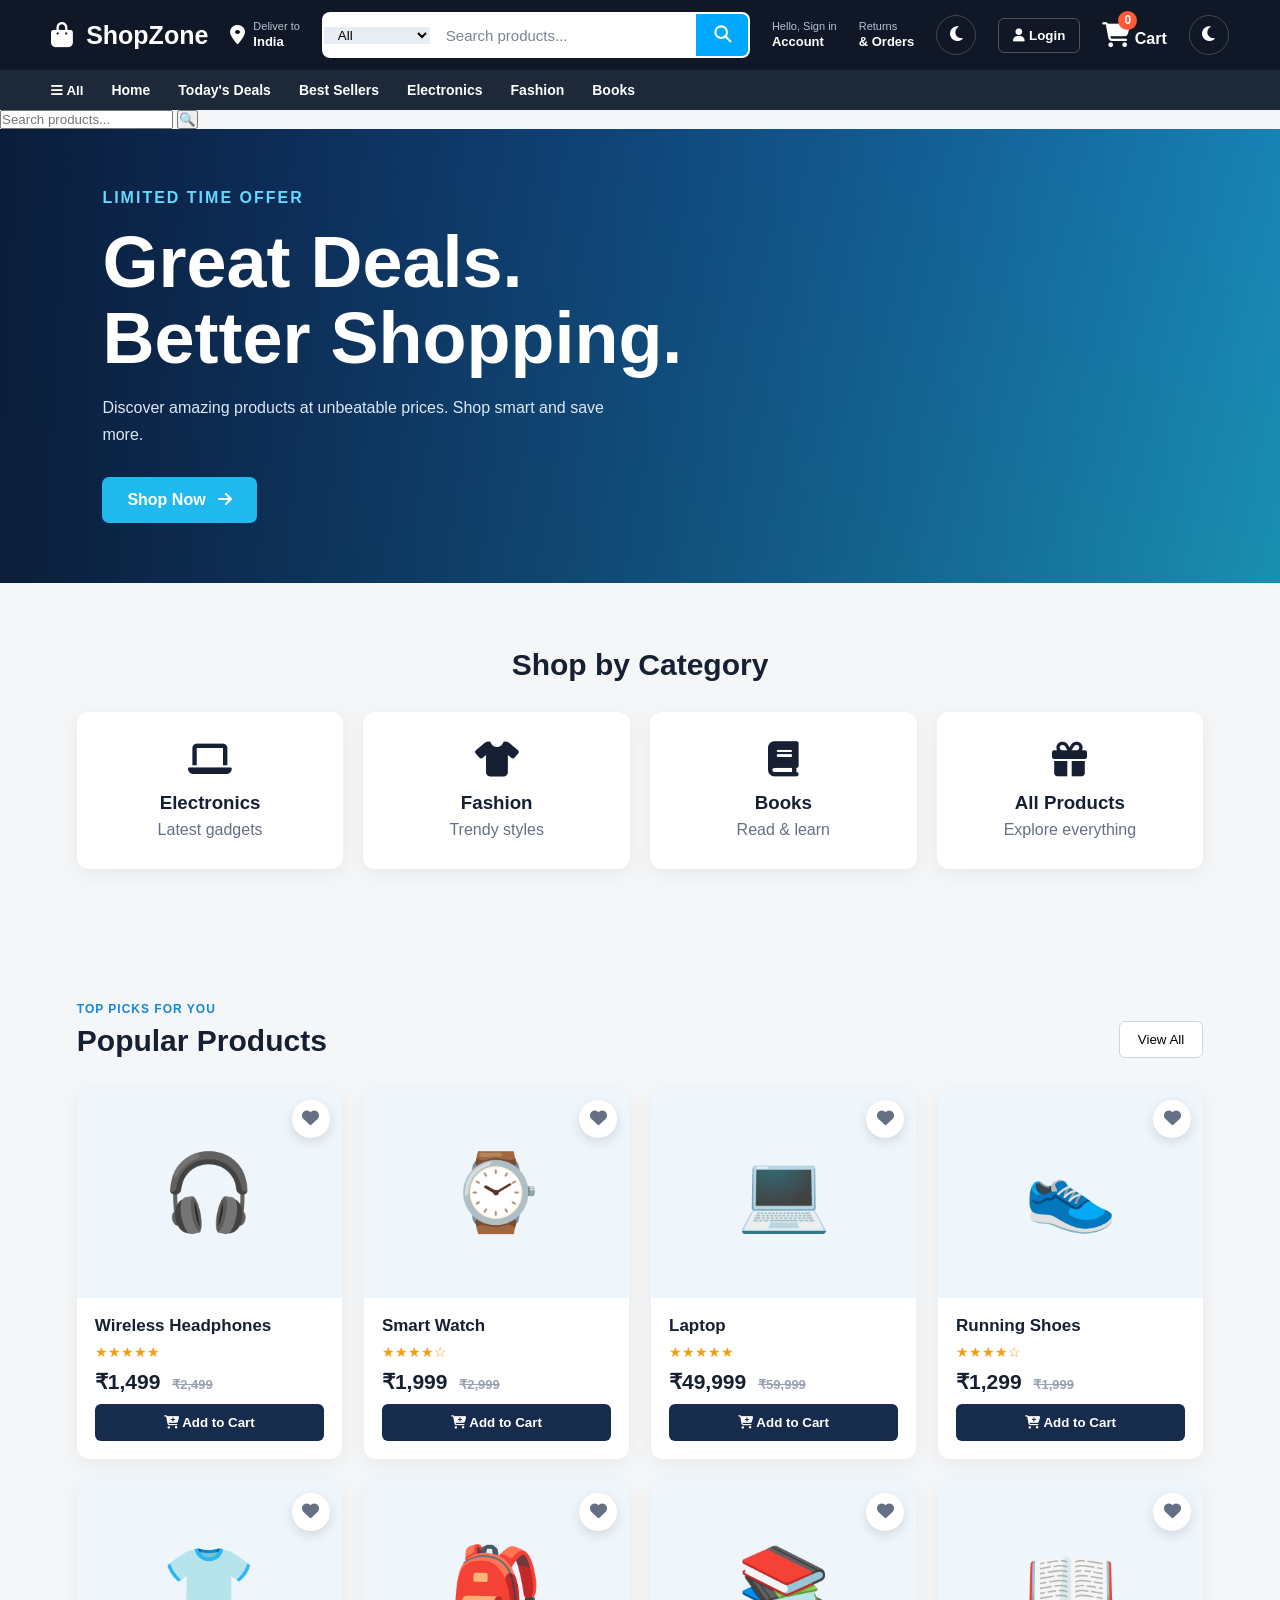
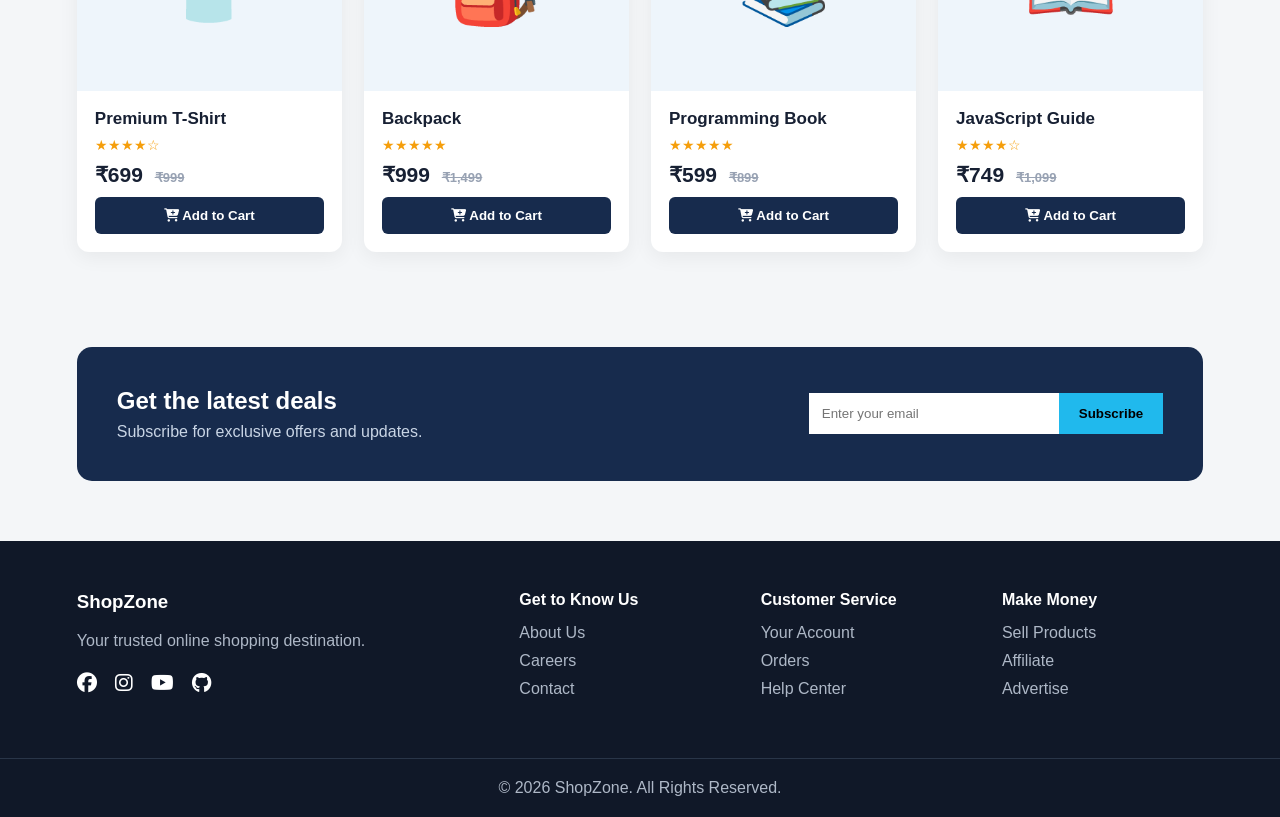
==== commit f6634bc2: "Implement mobile search feature in index.html Added a mobile search input and button for product sea" ====
--- a/amazon-clone/index.html
+++ b/amazon-clone/index.html
@@ -101,6 +101,13 @@
 
 </nav>
 
+    <!-- MOBILE SEARCH -->
+<div class="mobile-search">
+    <input type="text" id="mobileSearchInput" placeholder="Search products...">
+    <button onclick="mobileSearchProducts()" aria-label="Search">
+        🔍
+    </button>
+</div>
 
 <!-- MOBILE MENU -->
 <div class="mobile-menu" id="mobileMenu">
--- a/amazon-clone/style.css
+++ b/amazon-clone/style.css
@@ -1072,3 +1072,30 @@
     }
 }
 
+/* ===== MOBILE SEARCH BAR ===== */
+@media (max-width: 768px) {
+  .search-box {
+    display: flex !important;
+    width: 100%;
+    margin: 10px 0;
+    order: 10;
+  }
+
+  .search-box select {
+    display: block !important;
+  }
+
+  .search-box input {
+    display: block !important;
+    flex: 1;
+    min-width: 0;
+  }
+
+  .search-box button {
+    display: flex !important;
+    align-items: center;
+    justify-content: center;
+    width: 48px;
+  }
+}
+
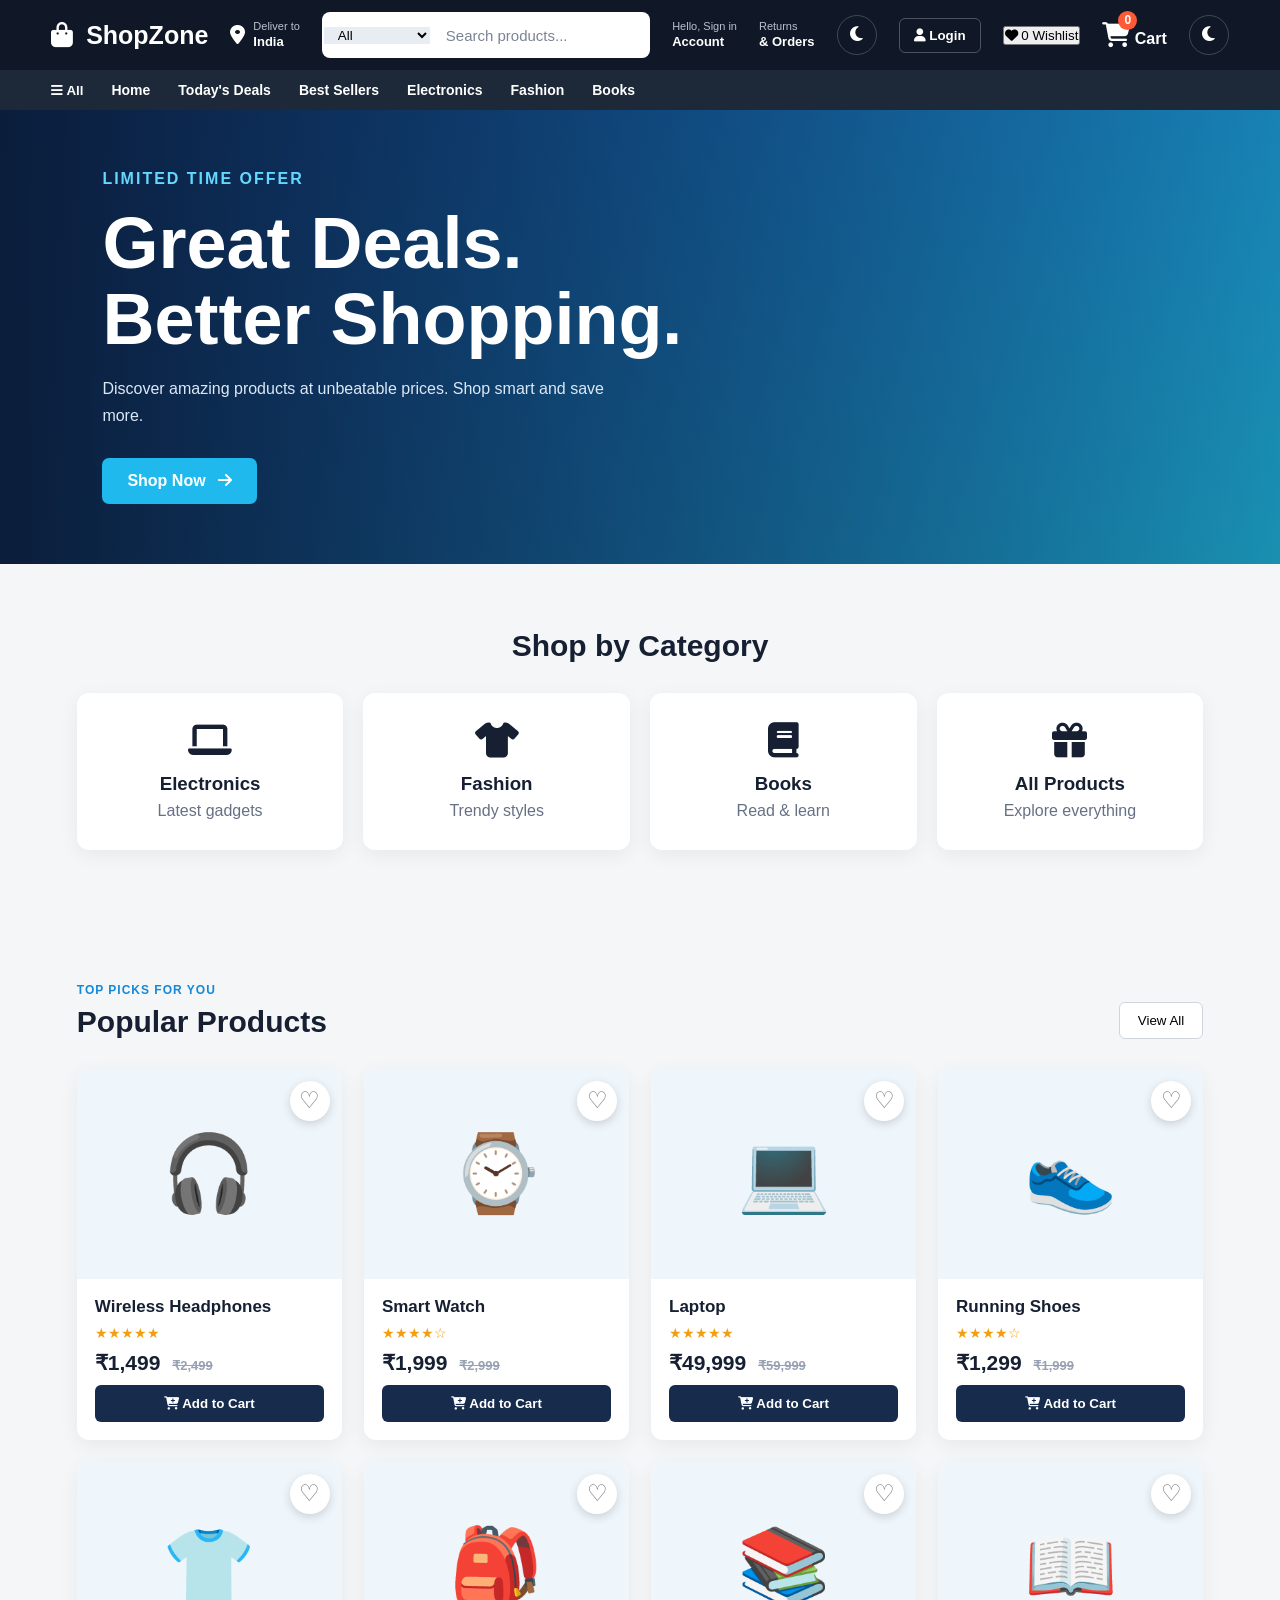
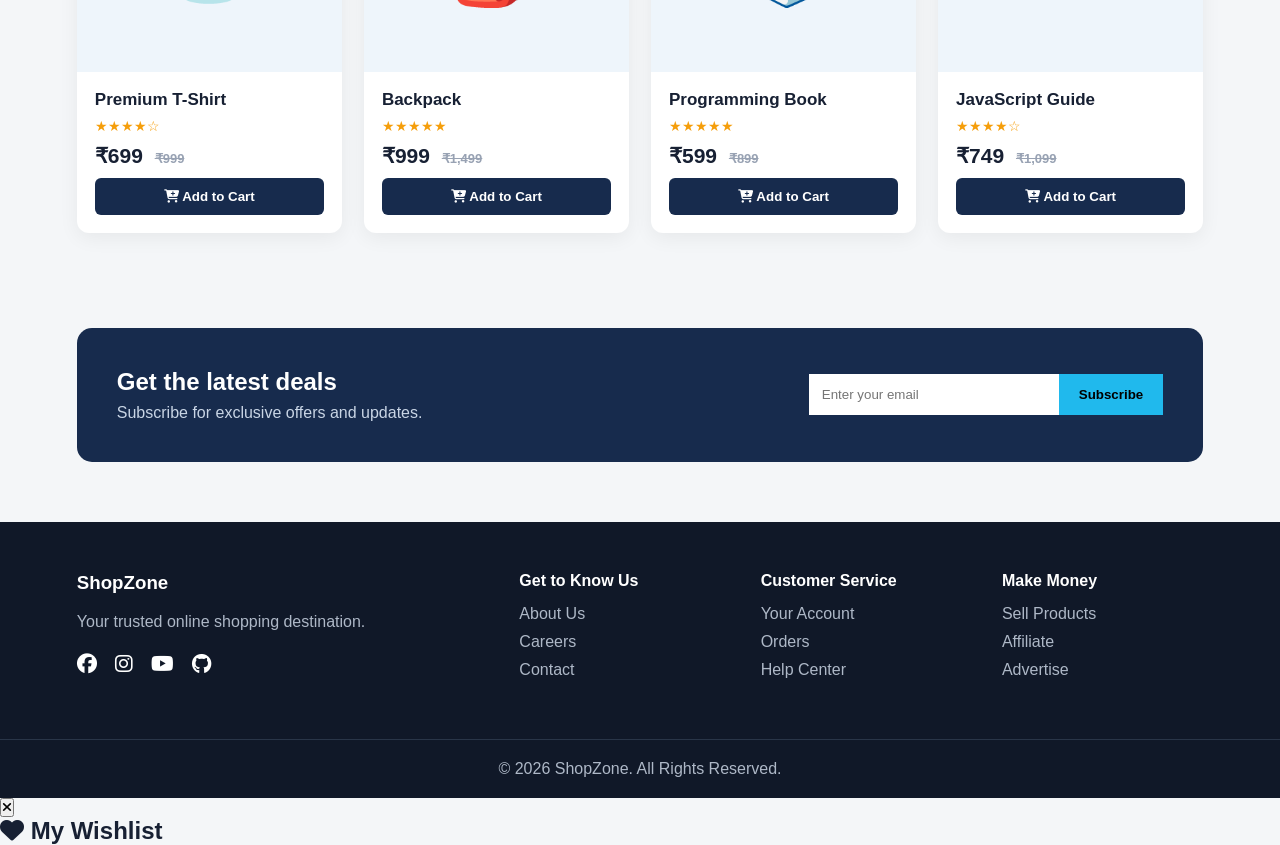
==== commit b64f3b46: "Update index.html" ====
--- a/amazon-clone/index.html
+++ b/amazon-clone/index.html
@@ -68,6 +68,12 @@
     <i class="fa-solid fa-user"></i>
     Login
 </button>
+
+    <button class="wishlist-header-btn" onclick="openWishlist()">
+    <i class="fa-solid fa-heart"></i>
+    <span id="wishlistCount">0</span>
+    Wishlist
+</button>
     
     <div class="cart" onclick="openCart()">
         <i class="fa-solid fa-cart-shopping"></i>
@@ -257,6 +263,25 @@
 
 </footer>
 
+    <!-- WISHLIST -->
+<div class="wishlist-overlay" id="wishlistOverlay">
+
+    <div class="wishlist-panel">
+
+        <button class="wishlist-close" onclick="closeWishlist()">
+            <i class="fa-solid fa-xmark"></i>
+        </button>
+
+        <h2>
+            <i class="fa-solid fa-heart"></i>
+            My Wishlist
+        </h2>
+
+        <div id="wishlistItems"></div>
+
+    </div>
+
+</div>
 
 <!-- CART -->
 <div class="cart-overlay" id="cartOverlay">
--- a/amazon-clone/style.css
+++ b/amazon-clone/style.css
@@ -1099,3 +1099,135 @@
   }
 }
 
+/* MOBILE SEARCH BAR */
+.mobile-search {
+    display: none;
+}
+
+@media (max-width: 768px) {
+    .mobile-search {
+        display: flex !important;
+        width: 100%;
+        padding: 10px;
+        gap: 6px;
+        box-sizing: border-box;
+        background: #ffffff;
+    }
+
+    .mobile-search input {
+        display: block !important;
+        flex: 1;
+        height: 42px;
+        padding: 0 14px;
+        border: 1px solid #ccc;
+        border-radius: 8px;
+        font-size: 14px;
+        outline: none;
+    }
+
+    .mobile-search button {
+        width: 46px;
+        height: 42px;
+        border: none;
+        border-radius: 8px;
+        background: #1683ff;
+        color: white;
+        font-size: 18px;
+        cursor: pointer;
+    }
+}
+
+/* ===== PROFESSIONAL WISHLIST ===== */
+
+.wishlist-btn {
+    width: 38px;
+    height: 38px;
+    border: none;
+    border-radius: 50%;
+    background: rgba(255,255,255,0.95);
+    color: #667085;
+    display: flex;
+    align-items: center;
+    justify-content: center;
+    cursor: pointer;
+    font-size: 18px;
+    box-shadow: 0 3px 10px rgba(0,0,0,0.12);
+}
+
+.wishlist-btn:hover {
+    transform: scale(1.1);
+}
+
+.wishlist-btn.active {
+    color: #e63946;
+    background: #fff0f1;
+}
+
+.wishlist-btn.active i {
+    animation: heartPop 0.25s ease;
+}
+
+@keyframes heartPop {
+    0% {
+        transform: scale(0.7);
+    }
+
+    70% {
+        transform: scale(1.2);
+    }
+
+    100% {
+        transform: scale(1);
+    }
+}
+
+/* ===== WISHLIST HEART ===== */
+
+.wishlist-btn {
+    width: 40px;
+    height: 40px;
+    border: none;
+    border-radius: 50%;
+    background: white;
+    color: #777;
+    font-size: 23px;
+    cursor: pointer;
+    display: flex;
+    align-items: center;
+    justify-content: center;
+    box-shadow: 0 3px 10px rgba(0,0,0,.15);
+}
+
+.wishlist-btn:hover {
+    transform: scale(1.1);
+}
+
+.wishlist-btn.active {
+    color: #e63946;
+    background: #fff0f1;
+}
+
+/* ===== FIX WISHLIST ACTIVE STATE ===== */
+
+.wishlist-btn {
+    color: #777 !important;
+    background: #fff !important;
+}
+
+.wishlist-btn.active {
+    color: #e63946 !important;
+    background: #fff0f1 !important;
+}
+
+.wishlist-btn.active span {
+    color: #e63946 !important;
+}
+
+.wishlist-btn:hover {
+    color: #e63946 !important;
+}
+
+.wishlist-btn.active:hover {
+    color: #e63946 !important;
+}
+
